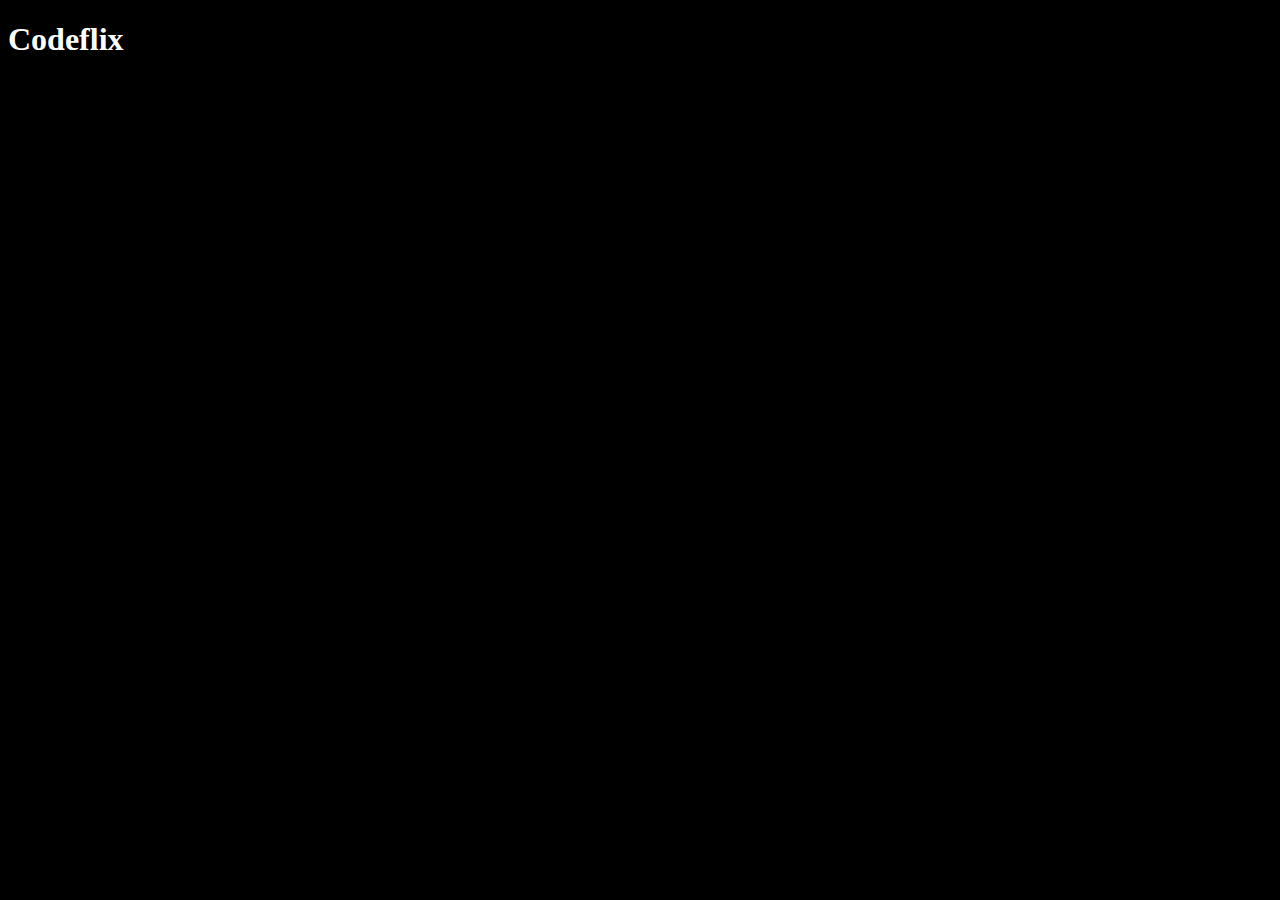
==== index.html @ 7ade42b0 "Empezamos practica de clase" ====
<!DOCTYPE html>
<html lang="en">
<head>
    <meta charset="UTF-8">
    <meta name="viewport" content="width=device-width, initial-scale=1.0">
    <title>Codeflix</title>
    <link rel="stylesheet" href="common.css">
</head>
<body class="main-bg">
    <h1>Codeflix</h1>
</body>
</html>
---- common.css ----
.main-bg{
    background-color: black;
    color: white;
}
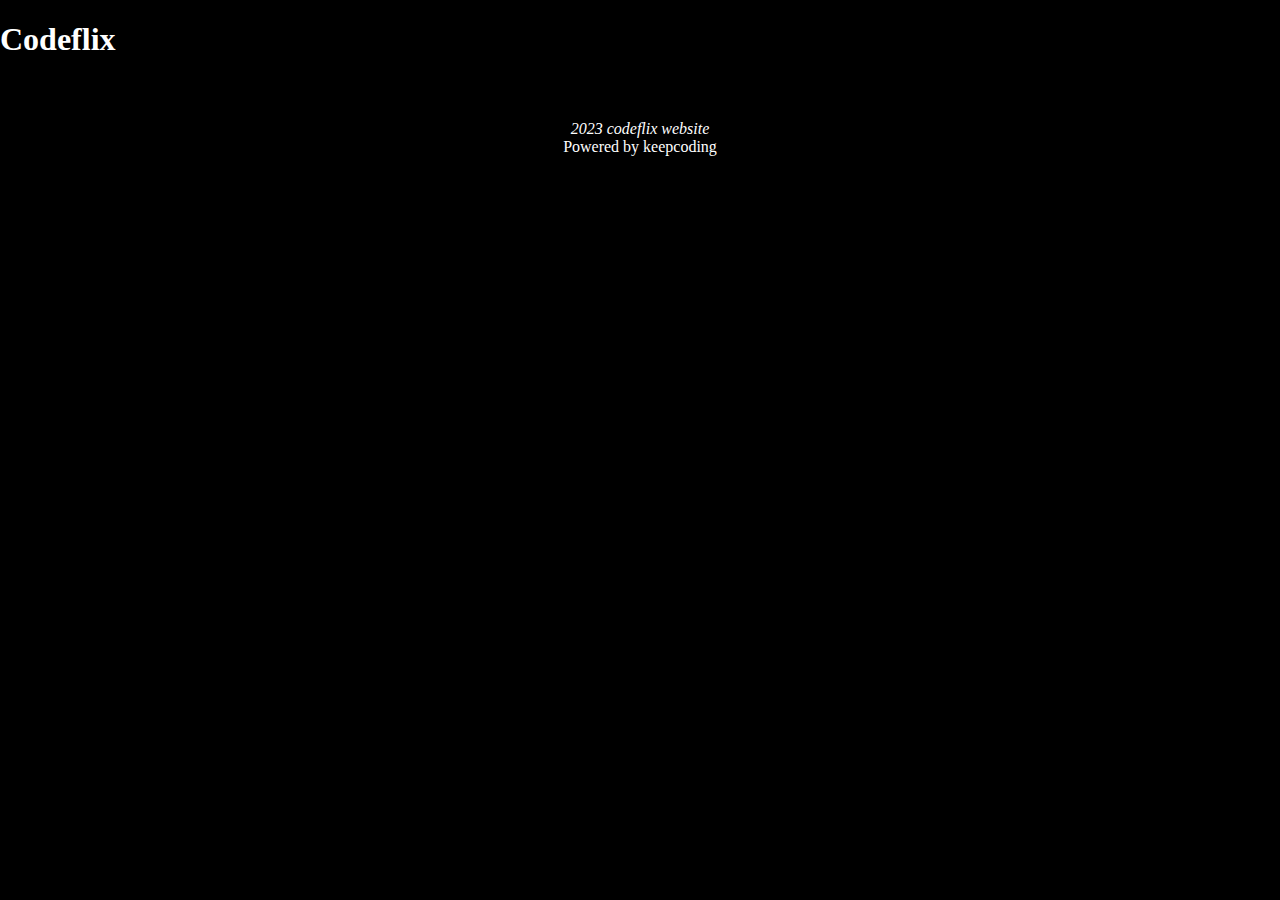
==== commit 10235368: "fin clase 26-06-2023" ====
--- a/index.html
+++ b/index.html
@@ -4,9 +4,19 @@
     <meta charset="UTF-8">
     <meta name="viewport" content="width=device-width, initial-scale=1.0">
     <title>Codeflix</title>
-    <link rel="stylesheet" href="common.css">
+    <link rel="stylesheet" href="styles/normalize.css">
+    <link rel="stylesheet" href="styles/common.css">
+    <link rel="stylesheet" href="styles/footer.css">
 </head>
 <body class="main-bg">
     <h1>Codeflix</h1>
+    <footer class="footer">
+        <!--
+            inline-block
+            span, b, strong, em, i, label...
+        -->
+        <p>2023 <em>codeflix</em> website</p>
+        <p class ="footer__company">Powered by keepcoding</p>
+    </footer>
 </body>
 </html>--- a/styles/common.css
+++ b/styles/common.css
@@ -0,0 +1,8 @@
+:root{
+    --main-bg-color: black; /* esto es una variable y es muy importante los dos primeros guiones*/
+}
+.main-bg{
+    color: white;
+    background-color: var(--main-bg-color);
+    
+}
--- a/styles/footer.css
+++ b/styles/footer.css
@@ -0,0 +1,23 @@
+.footer{
+    text-align: center;
+    font-style: italic;
+    background-color: black;
+    /*T - R - B - L*/
+    padding-top: 10px;
+    padding: 50px 10px 10px 10px;
+    /* Y - X */
+    padding: 20px 0;
+    /* ALL */
+    padding: 40px;
+    /* border: 5px solid red; */
+    /* border-radius: 5px; */
+    /* margin = padding*/
+    /* margin-bottom: 80px;; */
+}
+
+.footer p{
+    margin: 0;
+}
+.footer .footer__company{
+    font-style: normal;
+}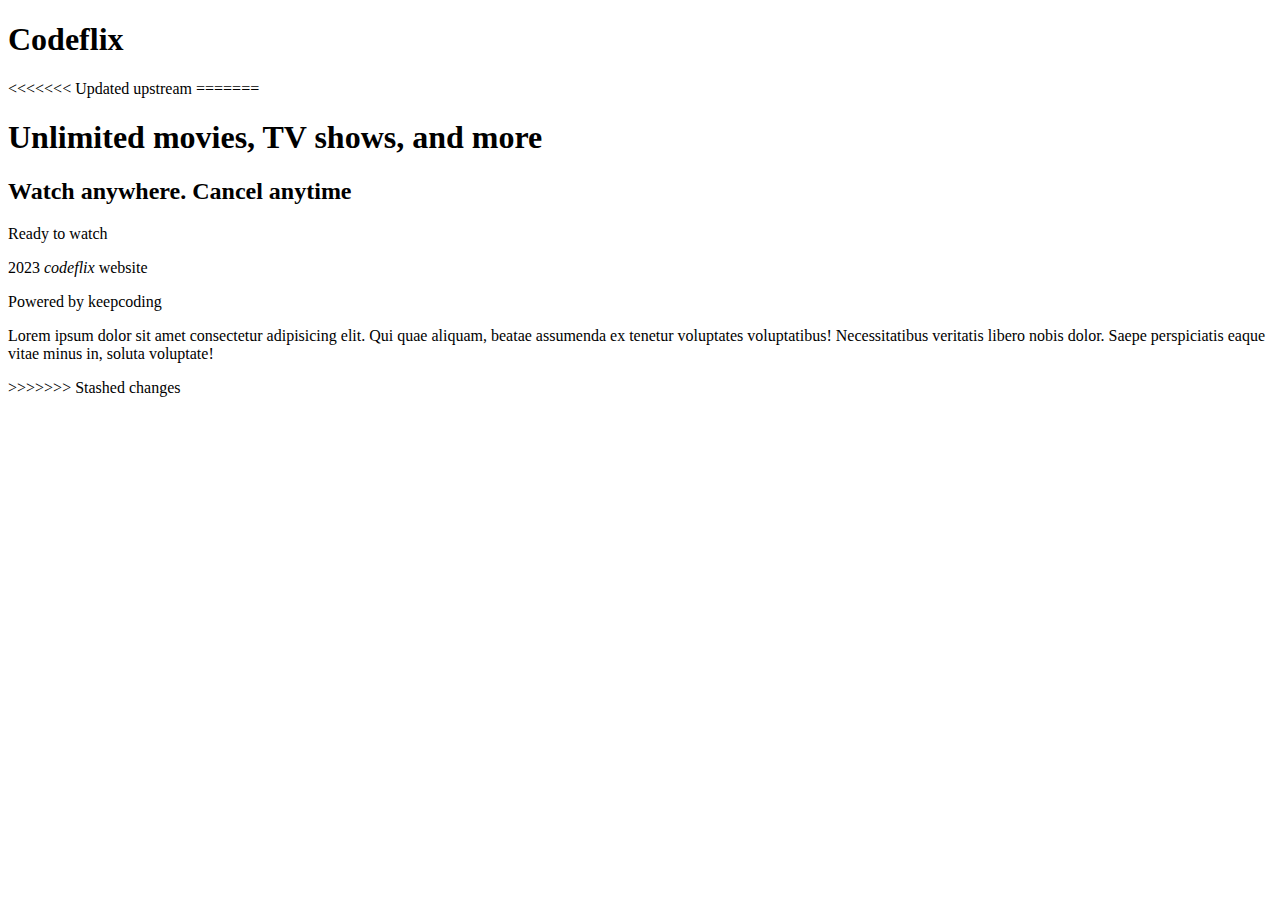
==== commit e3fe20cf: "reto-2" ====
--- a/index.html
+++ b/index.html
@@ -4,12 +4,19 @@
     <meta charset="UTF-8">
     <meta name="viewport" content="width=device-width, initial-scale=1.0">
     <title>Codeflix</title>
-    <link rel="stylesheet" href="styles/normalize.css">
-    <link rel="stylesheet" href="styles/common.css">
-    <link rel="stylesheet" href="styles/footer.css">
+    <link rel="stylesheet" href="common.css">
 </head>
 <body class="main-bg">
     <h1>Codeflix</h1>
+<<<<<<< Updated upstream
+=======
+    <div>
+        <div>
+            <h1>Unlimited movies, TV shows, and more</h1>
+            <h2>Watch anywhere. Cancel anytime</h2>
+            <p>Ready to watch</p>
+        </div>
+    </div>
     <footer class="footer">
         <!--
             inline-block
@@ -17,6 +24,8 @@
         -->
         <p>2023 <em>codeflix</em> website</p>
         <p class ="footer__company">Powered by keepcoding</p>
+        <p>Lorem ipsum dolor sit amet consectetur adipisicing elit. Qui quae aliquam, beatae assumenda ex tenetur voluptates voluptatibus! Necessitatibus veritatis libero nobis dolor. Saepe perspiciatis eaque vitae minus in, soluta voluptate!</p>
     </footer>
+>>>>>>> Stashed changes
 </body>
 </html>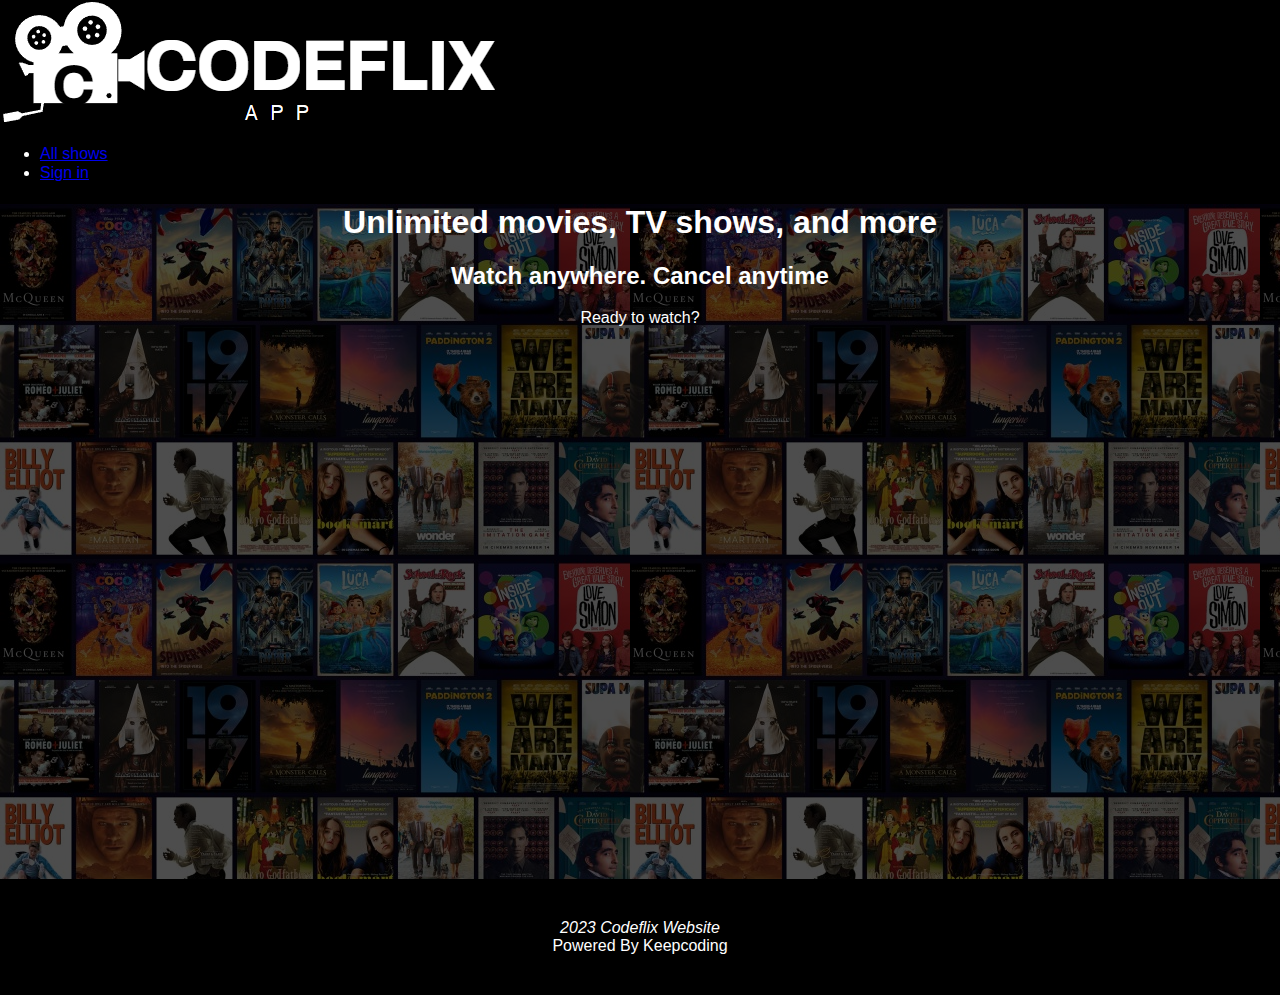
==== commit afd64c5a: "clase 27-06-2023" ====
--- a/index.html
+++ b/index.html
@@ -1,31 +1,48 @@
 <!DOCTYPE html>
 <html lang="en">
 <head>
-    <meta charset="UTF-8">
-    <meta name="viewport" content="width=device-width, initial-scale=1.0">
-    <title>Codeflix</title>
-    <link rel="stylesheet" href="common.css">
+  <meta charset="UTF-8">
+  <meta name="viewport" content="width=device-width, initial-scale=1.0">
+  <title>Codeflix</title>
+  <link rel="stylesheet" href="styles/normalize.css">
+  <link rel="stylesheet" href="styles/common.css">
+  <link rel="stylesheet" href="styles/footer.css">
+  <link rel="stylesheet" href="styles/banner.css">
+  <link rel="stylesheet" href="styles/header.css">
 </head>
 <body class="main-bg">
-    <h1>Codeflix</h1>
-<<<<<<< Updated upstream
-=======
-    <div>
-        <div>
-            <h1>Unlimited movies, TV shows, and more</h1>
-            <h2>Watch anywhere. Cancel anytime</h2>
-            <p>Ready to watch</p>
-        </div>
+  <header class="header">
+    <div class="header__image">
+      <img src="assets/app/codeflix.png" alt="Logo codeflix">
     </div>
-    <footer class="footer">
-        <!--
-            inline-block
-            span, b, strong, em, i, label...
-        -->
-        <p>2023 <em>codeflix</em> website</p>
-        <p class ="footer__company">Powered by keepcoding</p>
-        <p>Lorem ipsum dolor sit amet consectetur adipisicing elit. Qui quae aliquam, beatae assumenda ex tenetur voluptates voluptatibus! Necessitatibus veritatis libero nobis dolor. Saepe perspiciatis eaque vitae minus in, soluta voluptate!</p>
-    </footer>
->>>>>>> Stashed changes
+    <nav class="header__nav">
+      <ul class="header__nav__list">
+        <li class="header__nav__list__item">
+          <a class="btn" href="#shows">All shows</a>
+        </li>
+        <li class="header__nav__list__item">
+          <a class="btn" href="sign-in.html">Sign in</a>
+        </li>
+      </ul>
+    </nav>
+  </header>
+  <main>
+    <section class="banner">
+      <div class="banner__image"></div>
+      <div class="banner__content">
+        <h1>Unlimited movies, TV shows, and more</h1>
+        <h2>Watch anywhere. Cancel anytime</h2>
+        <p>Ready to watch?</p>
+      </div>
+    </section>
+  </main>
+  <footer id="footer" class="footer">
+    <!--
+      inline-block
+      span, b, strong, em, i, label....
+    -->
+    <p>2023 <em>codeflix</em> website</p>
+    <p class="footer__company">powered by keepcoding</p>
+  </footer>
 </body>
 </html>--- a/styles/common.css
+++ b/styles/common.css
@@ -0,0 +1,18 @@
+:root {
+    --main-text-color: rgba(255, 255, 255, 1); /* esto es una variable y es muy importante los dos primeros guiones*/
+    --main-bg-color: #000;
+    --main-brand-color: #e50914;
+    --main-brand-color-light: #e44c54;
+    font-size: 16px;
+    font-family: sans-serif;
+  }
+  
+  .main-bg {
+    color: var(--main-text-color);
+    background-color: var(--main-bg-color);
+    /* opacity: 1; */
+  }
+  
+  * {
+    box-sizing: border-box;
+  }--- a/styles/footer.css
+++ b/styles/footer.css
@@ -0,0 +1,31 @@
+.footer {
+    text-align: center;
+    font-style: italic;
+    background-color: var(--main-bg-color);
+    /* T - R - B - L */
+    padding-top: 10px;
+    padding: 50px 10px 10px 10px;
+    /* Y - X */
+    padding: 20px 0;
+    /* ALL */
+    padding: 40px;
+    /* border */
+    /* border: 5px solid red; */
+    /* border-radius: 5px; */
+    /* margin = padding */
+    /* margin-bottom: 80px; */
+    font-size: 12px;
+  }
+  
+  .footer p {
+    /* 1rem = 16px */
+    font-size: 1rem;
+    margin: 0;
+    font-weight: 400;
+    text-transform: capitalize;
+    /* line-height: 1.4; */
+  }
+  
+  .footer .footer__company {
+    font-style: normal;
+  }--- a/styles/banner.css
+++ b/styles/banner.css
@@ -0,0 +1,26 @@
+.banner {
+    height: 75vh;
+    text-align: center;
+    position: relative;
+  }
+  
+  /* ?? */
+  .banner .banner__content {
+    z-index: 1;
+    position: relative;
+  }
+  
+  .banner .banner__image {
+    position: absolute;
+    bottom: 0;
+    right: 0;
+    left: 0;
+    top: 0;
+    background-image: url(../assets/app/catalog.jpg);
+    /*
+    background-repeat: no-repeat;
+    background-size: cover;
+    */
+    z-index: 0;
+    opacity: 0.3;
+  }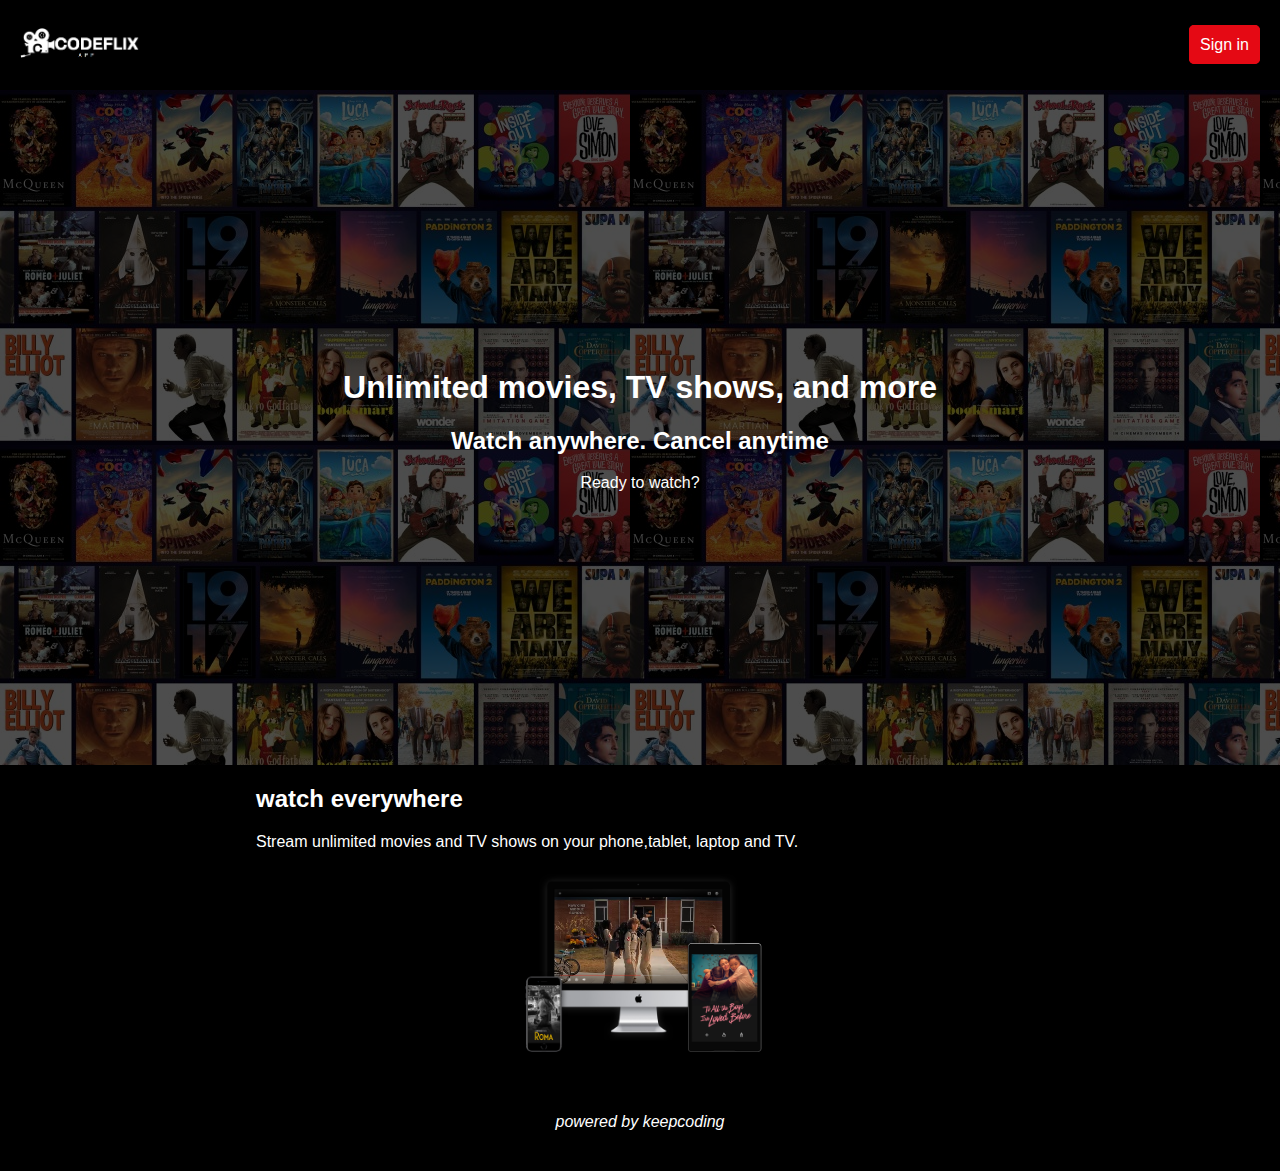
==== commit 0eb5809c: "fin clase 29-06-2023" ====
--- a/index.html
+++ b/index.html
@@ -9,6 +9,8 @@
   <link rel="stylesheet" href="styles/footer.css">
   <link rel="stylesheet" href="styles/banner.css">
   <link rel="stylesheet" href="styles/header.css">
+  <link rel="stylesheet" href="styles/components.css">
+  <link rel="stylesheet" href="styles/info.css">
 </head>
 <body class="main-bg">
   <header class="header">
@@ -18,7 +20,7 @@
     <nav class="header__nav">
       <ul class="header__nav__list">
         <li class="header__nav__list__item">
-          <a class="btn" href="#shows">All shows</a>
+          <a class="btn hidden" href="#shows">All shows</a>
         </li>
         <li class="header__nav__list__item">
           <a class="btn" href="sign-in.html">Sign in</a>
@@ -35,13 +37,30 @@
         <p>Ready to watch?</p>
       </div>
     </section>
+    <section class="info">
+      <!-- texto -->
+      <div class="info__text">
+        <h2>watch everywhere</h2>
+        <p>Stream unlimited movies and TV shows on your phone,tablet, laptop and TV.</p>
+      </div>
+      <!-- video -->
+      <div class="info__video">
+        <img src="assets/app/device-pile.png" alt="video image">
+         <video class="info__video" src="assets/app/video-devices.m4v" muted autoplay>
+          <source src="assets/app/video-devices.m4v" type="video/mp4">
+         </video>
+      </div>
+    </section>
   </main>
   <footer id="footer" class="footer">
     <!--
       inline-block
       span, b, strong, em, i, label....
     -->
-    <p>2023 <em>codeflix</em> website</p>
+    <p class="hidden">
+    2023 
+    <em>codeflix</em>
+    " website"</p>
     <p class="footer__company">powered by keepcoding</p>
   </footer>
 </body>
--- a/styles/common.css
+++ b/styles/common.css
@@ -15,4 +15,4 @@
   
   * {
     box-sizing: border-box;
-  }+  }
--- a/styles/footer.css
+++ b/styles/footer.css
@@ -22,10 +22,10 @@
     font-size: 1rem;
     margin: 0;
     font-weight: 400;
-    text-transform: capitalize;
+    /* text-transform: capitalize; */
     /* line-height: 1.4; */
   }
   
   .footer .footer__company {
-    font-style: normal;
-  }+    font-style: italic;
+  }
--- a/styles/banner.css
+++ b/styles/banner.css
@@ -2,6 +2,9 @@
     height: 75vh;
     text-align: center;
     position: relative;
+    display: flex;
+    justify-content: center;
+    align-items: center;
   }
   
   /* ?? */
--- a/styles/header.css
+++ b/styles/header.css
@@ -0,0 +1,26 @@
+.header {
+    position: sticky;
+    background-color: var(--main-bg-color);
+    z-index: 2;
+    top: 0;
+    padding: 20px;
+    display: flex;
+    justify-content: space-between;
+    align-items: center;
+}
+
+.header__image {
+    width: 120px;
+}
+
+.header__image img {
+    width: 100%;
+}
+
+.header .header__nav ul.header__nav__list {
+    list-style: none;
+}
+
+.header__nav .header__nav__list .header__nav__list__item > a {
+    text-decoration: none;
+}--- a/styles/components.css
+++ b/styles/components.css
@@ -0,0 +1,12 @@
+.btn {
+    color: var(--main-text-color);
+    background-color: var(--main-brand-color);
+    padding: 10px;
+    border-radius: 5px;
+    border: 1px solid var(--main-brand-color);
+}
+
+.hidden{
+    display: none;
+    color: blue;
+}--- a/styles/info.css
+++ b/styles/info.css
@@ -0,0 +1,25 @@
+.info{
+    /*??*/
+    width: 90%;
+    margin: 0 auto;
+    max-width: 768px;
+}
+
+.info .info__video{
+    position: relative;
+    display: flex;
+    justify-content: center;
+}
+
+.info .info__video img{
+    position: relative;
+    z-index: 2;
+    width: 274px;
+}
+
+.info .info__video video{
+    position: absolute;
+    z-index: 1;
+    top: 30px;
+    width: 175px;
+}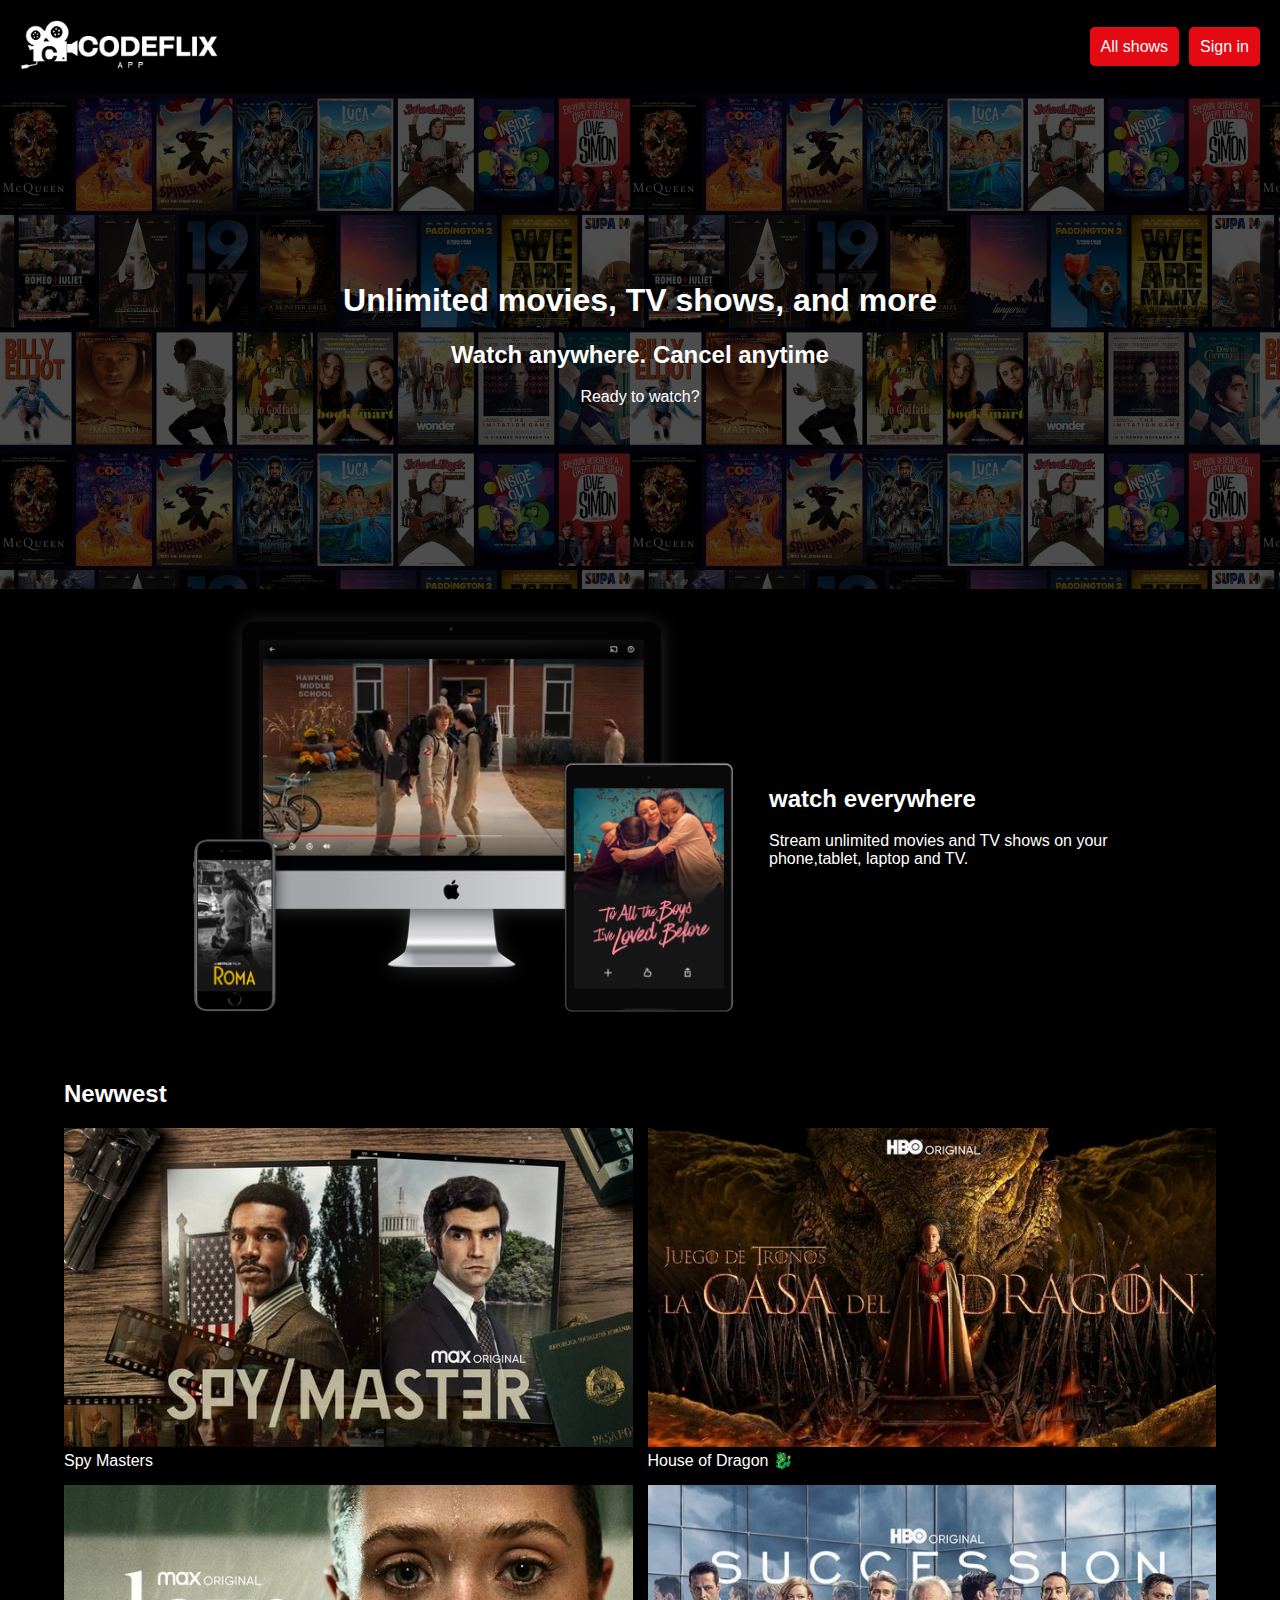
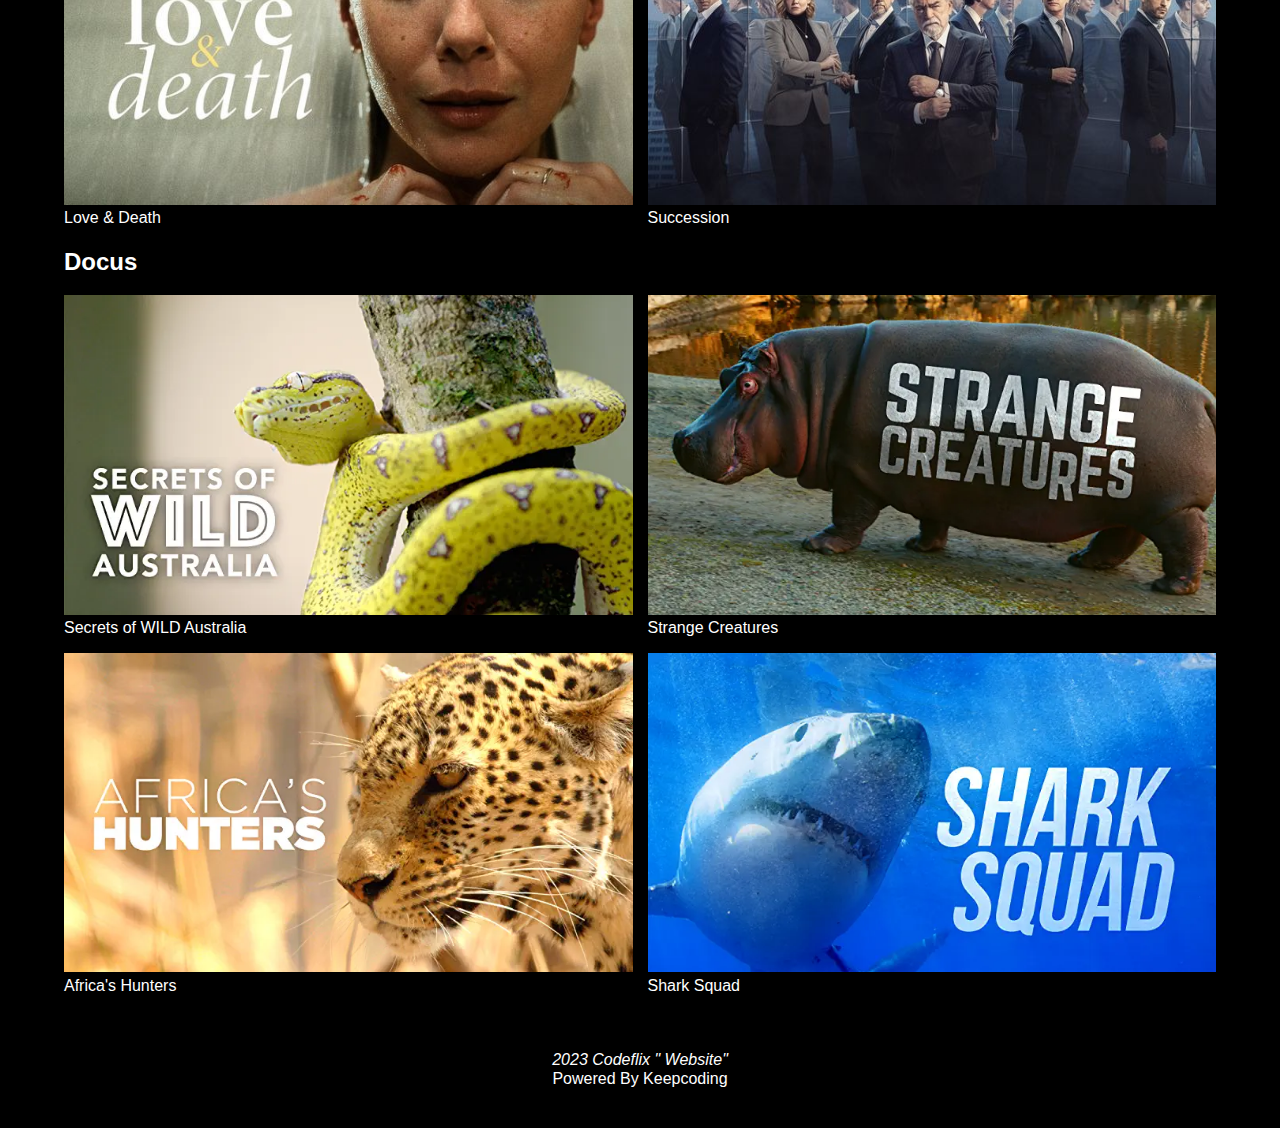
==== commit c9923fab: "Fin clase 04-07-2023" ====
--- a/index.html
+++ b/index.html
@@ -11,6 +11,7 @@
   <link rel="stylesheet" href="styles/header.css">
   <link rel="stylesheet" href="styles/components.css">
   <link rel="stylesheet" href="styles/info.css">
+  <link rel="stylesheet" href="styles/shows.css">
 </head>
 <body class="main-bg">
   <header class="header">
@@ -51,6 +52,70 @@
          </video>
       </div>
     </section>
+    <section class="shows">
+      <!-- Series -->
+      <section>
+        <h2>Newwest</h2>
+        <ul class="shows__list">
+          <li>
+            <figure>
+              <img src="assets/series/serie_1.jpg" alt="spy master">
+              <figcaption>Spy Masters</figcaption>
+            </figure>
+          </li>
+          <li>
+            <figure>
+              <img src="assets/series/serie_2.jpg" alt="House of dragon">
+              <figcaption>House of Dragon 🐉</figcaption>
+            </figure>
+          </li>
+          <li>
+            <figure>
+              <img src="assets/series/serie_3.jpg" alt="Love & death">
+              <figcaption>Love & Death</figcaption>
+            </figure>
+          </li>
+          <li>
+            <figure>
+              <img src="assets/series/serie_4.jpg" alt="succession">
+              <figcaption>Succession</figcaption>
+            </figure>
+          </li>
+        </ul>
+      </section>
+    </section>
+    <section class="shows">
+      <!-- docus -->
+      <section>
+        <h2>Docus</h2>
+        <ul class="shows__list">
+          <li>
+            <figure>
+              <img src="assets/docus/docu_1.webp" alt="secrets of wild australia">
+              <figcaption>Secrets of WILD Australia</figcaption>
+            </figure>
+          </li>
+          <li>
+            <figure>
+              <img src="assets/docus/docu_2.webp" alt="strange creatures">
+              <figcaption>Strange Creatures</figcaption>
+            </figure>
+          </li>
+          <li>
+            <figure>
+              <img src="assets/docus/docu_3.webp" alt="africa's hunters">
+              <figcaption>Africa's Hunters</figcaption>
+            </figure>
+          </li>
+          <li>
+            <figure>
+              <img src="assets/docus/docu_4.webp" alt="shark squad">
+              <figcaption>Shark Squad</figcaption>
+            </figure>
+          </li>
+        </ul>
+      </section>
+    </section>
   </main>
   <footer id="footer" class="footer">
     <!--
--- a/styles/footer.css
+++ b/styles/footer.css
@@ -22,10 +22,10 @@
     font-size: 1rem;
     margin: 0;
     font-weight: 400;
-    /* text-transform: capitalize; */
+    text-transform: capitalize; 
     /* line-height: 1.4; */
   }
   
   .footer .footer__company {
-    font-style: italic;
+    font-style: normal;
   }
--- a/styles/banner.css
+++ b/styles/banner.css
@@ -26,4 +26,27 @@
     */
     z-index: 0;
     opacity: 0.3;
-  }+  }
+  @media (800px <= width) and (orientation: landscape) {
+    .banner {
+      height: 55vh;
+    }
+  }
+  /*
+  p:hover {
+    color: yellow;
+  }
+  
+  @media (width <= 700px) {
+    p:hover {
+      color: inherit;
+    }
+  }
+  
+  
+  @media (hover: hover) {
+    p:hover {
+      color: yellow;
+    }
+  }
+  */--- a/styles/header.css
+++ b/styles/header.css
@@ -1,7 +1,7 @@
 .header {
     position: sticky;
     background-color: var(--main-bg-color);
-    z-index: 2;
+    z-index: 999;
     top: 0;
     padding: 20px;
     display: flex;
@@ -19,8 +19,17 @@
 
 .header .header__nav ul.header__nav__list {
     list-style: none;
+    display: flex;
+    justify-content: center;
+    align-items: center;
+    gap: 10px;
 }
 
 .header__nav .header__nav__list .header__nav__list__item > a {
     text-decoration: none;
-}+}
+@media (768px <= width) {
+    .header .header__image {
+      width: 200px;
+    }
+  }--- a/styles/components.css
+++ b/styles/components.css
@@ -6,7 +6,59 @@
     border: 1px solid var(--main-brand-color);
 }
 
-.hidden{
+.btn.btn--secondary{
+  background-color: transparent;
+  border-color: var(--main-text-color);
+}
+
+.form__element{
+  display: flex;
+  flex-direction: column;
+  margin-bottom: 12px;
+}
+
+.form__element--checkbox{
+  flex-direction: row;
+  align-items: center;
+
+}
+.form__element--checkbox input[type="checkbox"]{
+  margin-right: 5px;
+}
+
+.form__label{
+  margin-bottom: 10px;
+  font-size: 1.2rem;
+  font-weight: 400;
+}
+
+.form__input{
+  padding: 16px 12px;
+  border-radius: 5px;
+  background-color: #333;
+  border: none;
+  color: rgb(255, 255, 255);
+  color: var(--main-text-color);
+}
+
+textarea::placeholder, input::placeholder{
+  color: #cbcbcb;
+}
+
+.hidden-xs{
     display: none;
-    color: blue;
-}+ /*   color: blue;*/
+ /*visibility: hidden;*/
+}
+
+@media print {
+    * {
+      color: red;
+    }
+  }
+  
+  @media screen and (768px <= width) {
+    .hidden-xs {
+      display: block;
+    }
+  }--- a/styles/info.css
+++ b/styles/info.css
@@ -1,5 +1,4 @@
 .info{
-    /*??*/
     width: 90%;
     margin: 0 auto;
     max-width: 768px;
@@ -22,4 +21,24 @@
     z-index: 1;
     top: 30px;
     width: 175px;
-}+}
+
+/* 768px / 1024px */
+@media (768px <= width) {
+    .info .info__video video {
+      top: 70px;
+      width: 384px;
+    }
+    .info .info__video img {
+      width: 628px;
+    }
+  }
+  
+  @media (1024px <= width) {
+    .info {
+      display: flex;
+      flex-direction: row-reverse;
+      align-items: center;
+      max-width: 998px;
+    }
+  }--- a/styles/shows.css
+++ b/styles/shows.css
@@ -0,0 +1,20 @@
+.shows {
+    width: 90%;
+    margin: 0 auto;
+}
+
+.shows__list {
+    list-style: none;
+    display: grid;
+    grid-template-columns: 1fr 1fr;
+    padding: 0;
+    gap: 15px;
+}
+
+.shows .shows__list img {
+    width: 100%;
+}
+
+.shows .shows__list figure {
+    margin: 0;
+}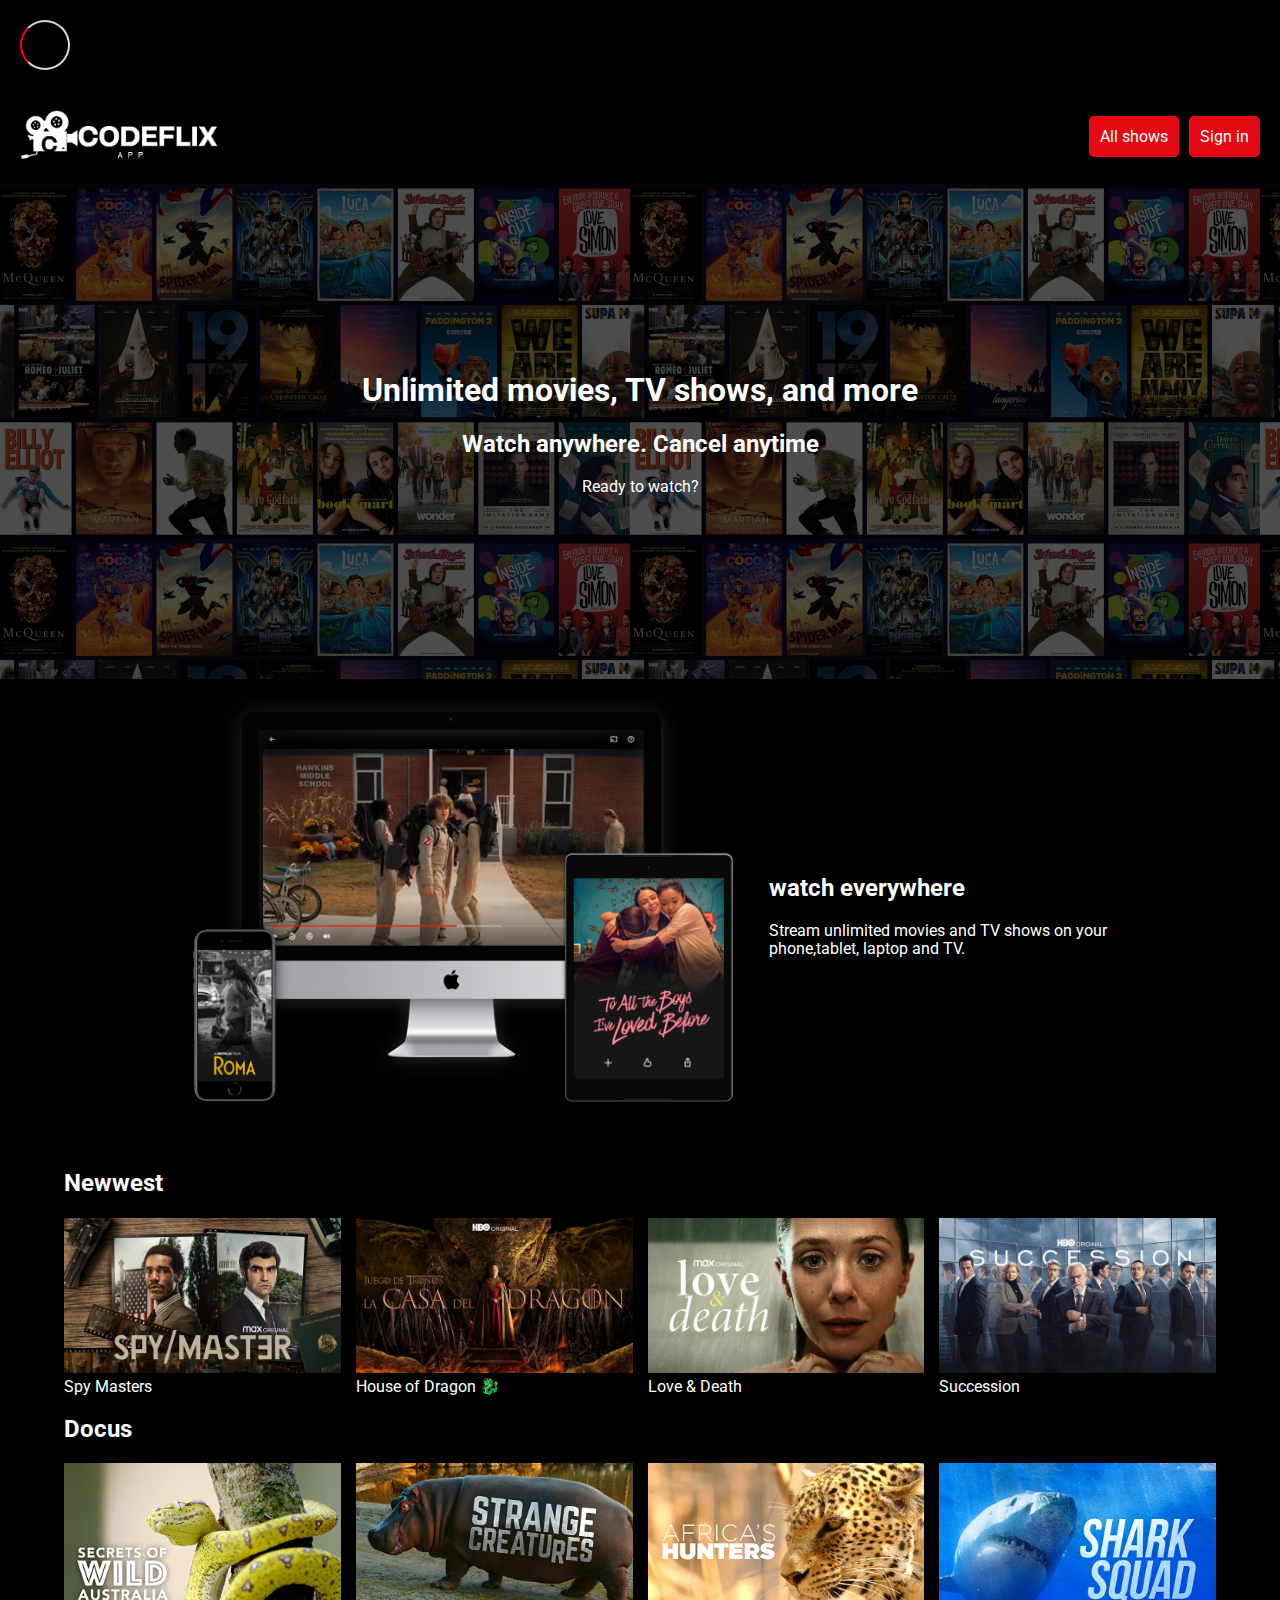
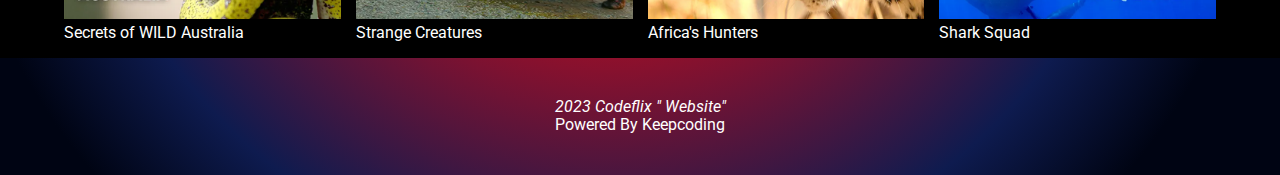
==== commit 3217c0d2: "Fin clase 6-07-2023" ====
--- a/index.html
+++ b/index.html
@@ -4,6 +4,10 @@
   <meta charset="UTF-8">
   <meta name="viewport" content="width=device-width, initial-scale=1.0">
   <title>Codeflix</title>
+  <meta property="og:title" content="Codeflix">
+  <meta property="og:description" content="Codeflix website description">
+  <meta property="og:image" content="https://github.com/KeepCodingWeb15/html-css/blob/main/assets/app/catalog.jpg">
+  <meta property="twitter:card" content="summary">
   <link rel="stylesheet" href="styles/normalize.css">
   <link rel="stylesheet" href="styles/common.css">
   <link rel="stylesheet" href="styles/footer.css">
@@ -12,8 +16,12 @@
   <link rel="stylesheet" href="styles/components.css">
   <link rel="stylesheet" href="styles/info.css">
   <link rel="stylesheet" href="styles/shows.css">
+  <link rel="preconnect" href="https://fonts.googleapis.com">
+  <link rel="preconnect" href="https://fonts.gstatic.com" crossorigin>
+  <link href="https://fonts.googleapis.com/css2?family=Roboto&display=swap" rel="stylesheet">
 </head>
 <body class="main-bg">
+  <div class="spinner"></div>
   <header class="header">
     <div class="header__image">
       <img src="assets/app/codeflix.png" alt="Logo codeflix">
--- a/styles/common.css
+++ b/styles/common.css
@@ -4,7 +4,7 @@
     --main-brand-color: #e50914;
     --main-brand-color-light: #e44c54;
     font-size: 16px;
-    font-family: sans-serif;
+    font-family: 'Roboto', sans-serif;
   }
   
   .main-bg {
--- a/styles/footer.css
+++ b/styles/footer.css
@@ -15,6 +15,7 @@
     /* margin = padding */
     /* margin-bottom: 80px; */
     font-size: 12px;
+    background: radial-gradient(circle, rgba(229,9,20,1) 0%, #0e1b4f 70%, #000413 100%);
   }
   
   .footer p {
@@ -29,3 +30,9 @@
   .footer .footer__company {
     font-style: normal;
   }
+  
+@media (48em <= width) {
+  .footer{
+    background: radial-gradient( 51.39% 511.66% at 47.68% -217.91%, #ff9900 0%, #e50914 17.27%, #0e1b4f 79.44%, #000413 100% );
+  }
+}--- a/styles/banner.css
+++ b/styles/banner.css
@@ -1,17 +1,18 @@
 .banner {
-    height: 75vh;
-    text-align: center;
-    position: relative;
-    display: flex;
-    justify-content: center;
-    align-items: center;
-  }
-  
-  /* ?? */
-  .banner .banner__content {
-    z-index: 1;
-    position: relative;
-  }
+  height: 75vh;
+  text-align: center;
+  position: relative;
+  display: flex;
+  justify-content: center;
+  align-items: center;
+}
+
+/* ?? */
+.banner .banner__content {
+  z-index: 1;
+  position: relative;
+  animation: fade-in 5s linear;
+}
   
   .banner .banner__image {
     position: absolute;
@@ -49,4 +50,28 @@
       color: yellow;
     }
   }
-  */+  */
+  @keyframes fade-in {
+    0% {
+      opacity: 0;
+      width: 0;
+    } /*Inicio*/
+    
+    20% {
+      width: 100%;
+    }
+    
+    50% {
+      width: 50%;
+    }
+    
+    75% {
+      width: 100%;
+    }
+    
+    100% {
+      opacity: 1;
+    } /*Fin*/
+  }
+  
+ --- a/styles/components.css
+++ b/styles/components.css
@@ -4,6 +4,18 @@
     padding: 10px;
     border-radius: 5px;
     border: 1px solid var(--main-brand-color);
+    transition: background-color .3s linear;
+    /*transition-delay: 1s;*/
+}
+
+.btn:hover {
+    background-color:var(--main-brand-color-light);
+}
+
+@media (hover: hover) {
+  .btn:hover {
+    background-color: var(--main-brand-color-light);
+  }
 }
 
 .btn.btn--secondary{
@@ -57,8 +69,27 @@
     }
   }
   
-  @media screen and (768px <= width) {
-    .hidden-xs {
-      display: block;
-    }
-  }+@media screen and (768px <= width) {
+  .hidden-xs {
+    display: block;
+  }
+}
+
+@keyframes spin{
+  0% {
+    transform: rotate(0deg); 
+  }
+  100% {
+    transform: rotate(360deg);
+  }
+}
+.spinner {
+  margin: 20px;
+  height: 50px;
+  width: 50px;
+  border: 2px solid rgb(216, 216, 216);
+  border-left-color: red;
+  border-radius: 50%;
+  animation: spin 2s ease-in-out;
+  animation-iteration-count: infinite;
+}
--- a/styles/shows.css
+++ b/styles/shows.css
@@ -6,7 +6,7 @@
 .shows__list {
     list-style: none;
     display: grid;
-    grid-template-columns: 1fr 1fr;
+    grid-template-columns: repeat(2, 1fr);
     padding: 0;
     gap: 15px;
 }
@@ -17,4 +17,10 @@
 
 .shows .shows__list figure {
     margin: 0;
+}
+
+@media (min-width: 768px) {
+    .shows__list {
+        grid-template-columns: repeat(4, 1fr);
+    }   
 }